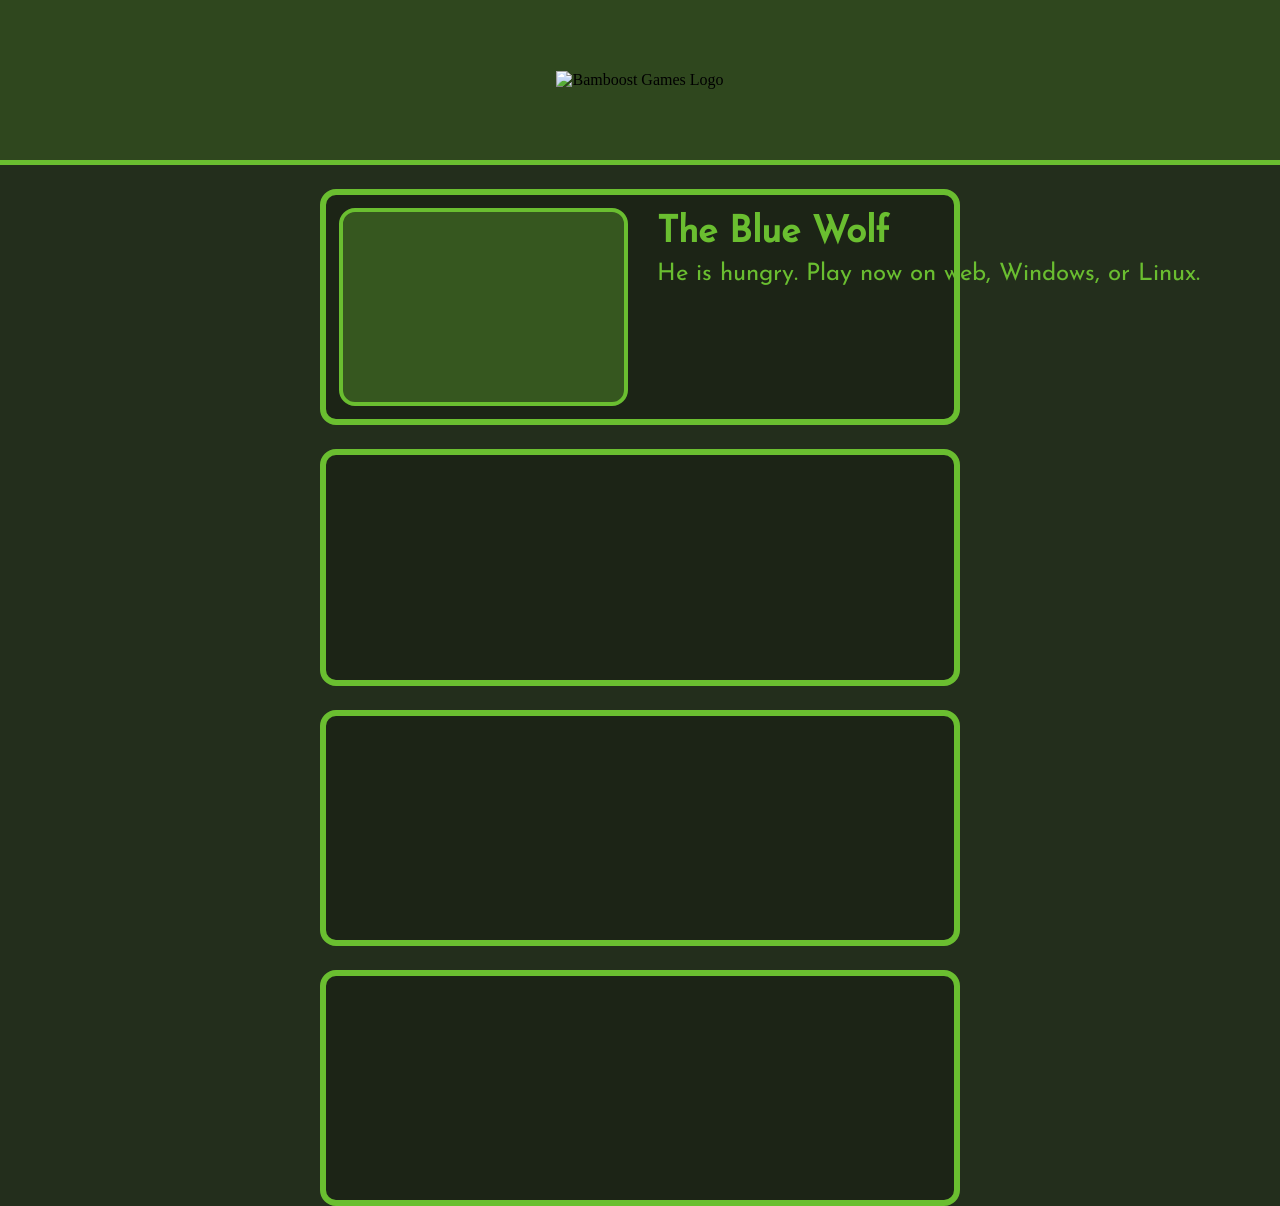
==== index.html @ 7eaa6154 "Initial commit" ====
<!DOCTYPE html>
<html lang="en">
<head>
    <meta charset="UTF-8">
    <meta name="viewport" content="width=device-width, initial-scale=1.0">
    <title>Bamboost Games</title>
    <link rel="stylesheet" href="index.css">
    <link rel="stylesheet" href="icomoon-style.css">
</head>
<body>
    <iframe id="nav-bar-frame" src="nav-bar/nav-bar.html" frameborder="0"></iframe>
    <div id="main-column-wrapper">
        <div id="main-column">
            <div class="game-card">
                <div class="game-thumbnail-frame"></div>
                <div class="game-description-frame">
                    <h2>The Blue Wolf</h2>
                    <p> He is hungry. Play now on web, Windows, or Linux.</p>
                </div>
            </div>
            <div class="game-card"></div>
            <div class="game-card"></div>
            <div class="game-card"></div>
        </div>
    </div>
</body>
</html>
---- index.css ----
@font-face {
    font-family: 'josefin-sans';
    src: url('fonts/JosefinSans-Regular.ttf');
}

@keyframes moveBg {
  from { background-position: 0 0; }
  to   { background-position: 120px 120px; }
}

body {
    background-color: #232e1c;
    background-image: url('https://i.ibb.co/d03d693h/bamboost-games-background-pattern-small-5-4-2026-webp.webp');
    background-repeat: repeat;
    background-attachment: fixed;
    animation: moveBg 8s linear 0s infinite;
    margin: 0;
    padding: 0;
}

div {
    margin: 0;
    padding: 0;
}

iframe {
    display: block;
    margin: 0;
    padding: 0;
}

h1 {
    font-family: 'josefin-sans', sans-serif;
    font-size: 3rem;
    color: #6abe30;
    padding: 0;
    margin: 0;
}

p, h1, h2, h3, h4, h5, h6 {
    display: block;
    color: #6abe30;
    font-family: 'josefin-sans';
    margin: 0;
    padding: 0;
    text-align: left;
}

p {
    font-size: 2rem;
}


#nav-bar-frame {
    width: 100%;
    height: calc(10rem + 5px);
    border: none;
}

#main-column-wrapper {
    width: 100%;
    display: flex;
    flex-direction: column;
    justify-content: stretch;
    align-items: center;
}

#main-column {
    display: flex;
    width: calc(100vw - 1rem);
    max-width: 40rem;
    flex-direction: column;
    justify-content: start;
    align-items: stretch;
}

.game-card {
    border: 0.4rem solid #6abe30;
    border-radius: 1rem;
    background-color: #1c2416;
    aspect-ratio: 2.8 / 1;
    margin: 1.5rem 0 0 0;

    display: flex;
    flex-direction: row;
    justify-content: stretch;
    align-items: stretch;
}

.game-thumbnail-frame {
    border: 0.3rem solid #6abe30;
    border-radius: 1rem;
    background-color: #6abe3055;
    flex-grow: 1;
    /* margin: 1.5rem; */
    margin: 1vw;
}

.game-description-frame {
    display: flex;
    flex-direction: column;
    justify-content: space-between;
    align-items: start;
    flex-grow: 1;
    margin: clamp(6px, 10vw, 1rem) 1rem 1rem 1rem;
}

.game-description-frame h2 {
    flex-shrink: 0;
    position: absolute;
    margin-top: 0.2rem;
    font-size: clamp(1.4rem, 5.6vw, 2.3rem);
}

.game-description-frame p {
    flex-shrink: 0;
    position: absolute;
    margin-top: calc(clamp(1.4rem, 5.6vw, 2.3rem) + 0.9rem);
    font-size: clamp(1.0rem, 3.6vw, 1.5rem);
}
---- icomoon-style.css ----
@font-face {
  font-family: 'icomoon';
  src:  url('fonts/icomoon.eot?hnlj12');
  src:  url('fonts/icomoon.eot?hnlj12#iefix') format('embedded-opentype'),
    url('fonts/icomoon.ttf?hnlj12') format('truetype'),
    url('fonts/icomoon.woff?hnlj12') format('woff'),
    url('fonts/icomoon.svg?hnlj12#icomoon') format('svg');
  font-weight: normal;
  font-style: normal;
  font-display: block;
}

[class^="icon-"], [class*=" icon-"] {
  /* use !important to prevent issues with browser extensions that change fonts */
  font-family: 'icomoon' !important;
  /* speak: never; */
  font-style: normal;
  font-weight: normal;
  font-variant: normal;
  text-transform: none;
  line-height: 1;

  /* Better Font Rendering =========== */
  -webkit-font-smoothing: antialiased;
  -moz-osx-font-smoothing: grayscale;
}

.icon-linux:before {
  content: "\eabd";
}
.icon-android:before {
  content: "\eac0";
}
.icon-windows8:before {
  content: "\eac2";
}
.icon-html-five:before {
  content: "\eae4";
}
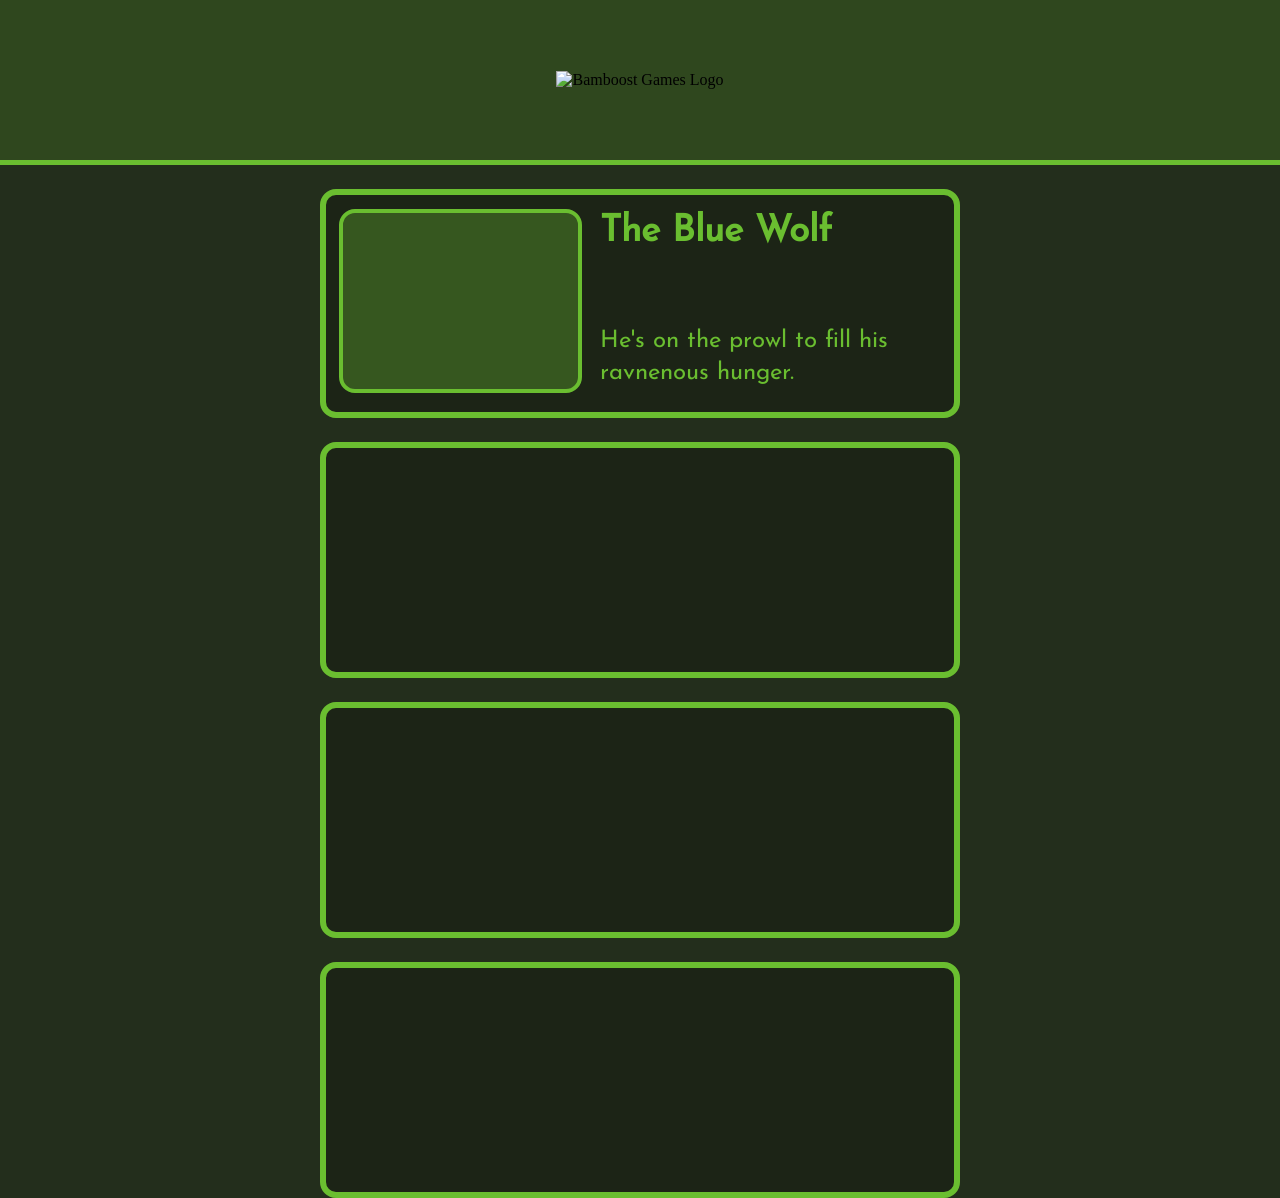
==== commit 24605181: "More broken revisions" ====
--- a/index.html
+++ b/index.html
@@ -11,13 +11,20 @@
     <iframe id="nav-bar-frame" src="nav-bar/nav-bar.html" frameborder="0"></iframe>
     <div id="main-column-wrapper">
         <div id="main-column">
-            <div class="game-card">
-                <div class="game-thumbnail-frame"></div>
-                <div class="game-description-frame">
-                    <h2>The Blue Wolf</h2>
-                    <p> He is hungry. Play now on web, Windows, or Linux.</p>
-                </div>
-            </div>
+            <table class="game-card">
+                <tr>
+                    <td>
+                        <div class="game-thumbnail-frame">
+                        </div>
+                    </td>
+                    <td>
+                        <div class="game-description-frame">
+                            <h2>The Blue Wolf</h2>
+                            <p>He's on the prowl to fill his ravnenous hunger.</p>
+                        </div>
+                    </td>
+                </tr>
+            </table>
             <div class="game-card"></div>
             <div class="game-card"></div>
             <div class="game-card"></div>
--- a/index.css
+++ b/index.css
@@ -48,8 +48,12 @@
 
 p {
     font-size: 2rem;
+    line-height: 2rem;
 }
 
+td {
+    padding: 0;
+}
 
 #nav-bar-frame {
     width: 100%;
@@ -92,12 +96,15 @@
     border-radius: 1rem;
     background-color: #6abe3055;
     flex-grow: 1;
-    /* margin: 1.5rem; */
-    margin: 1vw;
+    margin: 0 0 0 0.7rem;
+    height: 11rem;
+    aspect-ratio: 4 / 3;
+    /* margin: 1vw; */
 }
 
 .game-description-frame {
     display: flex;
+    height: 11rem;
     flex-direction: column;
     justify-content: space-between;
     align-items: start;
@@ -107,14 +114,14 @@
 
 .game-description-frame h2 {
     flex-shrink: 0;
-    position: absolute;
-    margin-top: 0.2rem;
+    /* position: absolute; */
+    /* margin-top: 0.2rem; */
     font-size: clamp(1.4rem, 5.6vw, 2.3rem);
 }
 
 .game-description-frame p {
     flex-shrink: 0;
-    position: absolute;
-    margin-top: calc(clamp(1.4rem, 5.6vw, 2.3rem) + 0.9rem);
+    /* position: absolute; */
+    /* margin-top: calc(clamp(1.4rem, 5.6vw, 2.3rem) + 0.9rem); */
     font-size: clamp(1.0rem, 3.6vw, 1.5rem);
 }
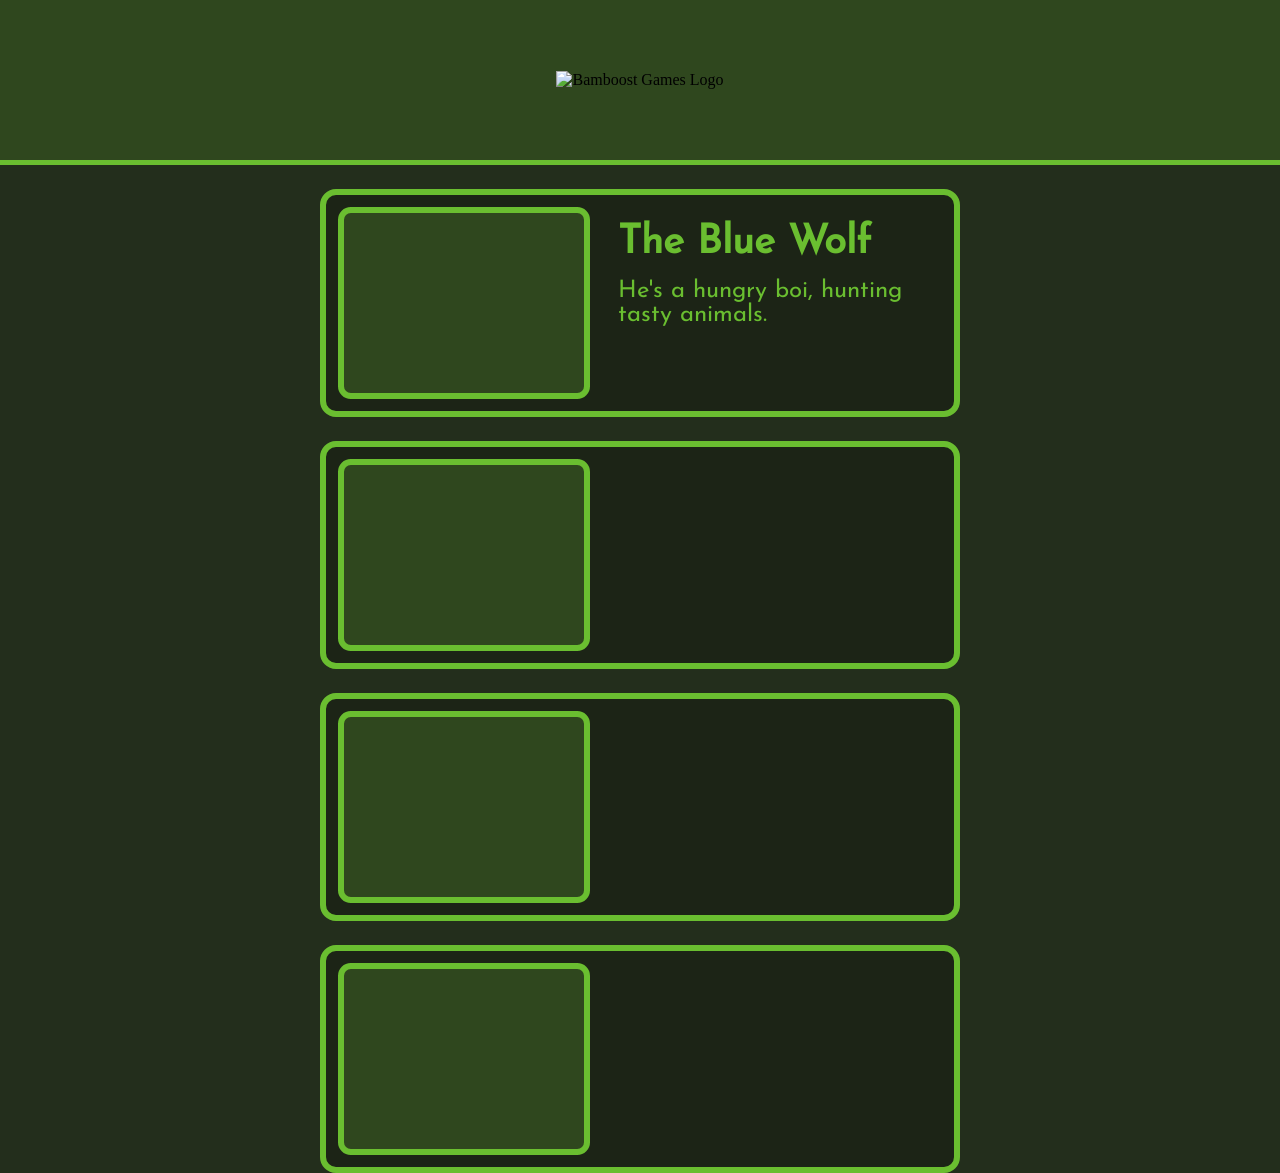
==== commit 1b7da220: "Fixed layout using media queries." ====
--- a/index.html
+++ b/index.html
@@ -11,23 +11,25 @@
     <iframe id="nav-bar-frame" src="nav-bar/nav-bar.html" frameborder="0"></iframe>
     <div id="main-column-wrapper">
         <div id="main-column">
-            <table class="game-card">
-                <tr>
-                    <td>
-                        <div class="game-thumbnail-frame">
-                        </div>
-                    </td>
-                    <td>
-                        <div class="game-description-frame">
-                            <h2>The Blue Wolf</h2>
-                            <p>He's on the prowl to fill his ravnenous hunger.</p>
-                        </div>
-                    </td>
-                </tr>
-            </table>
-            <div class="game-card"></div>
-            <div class="game-card"></div>
-            <div class="game-card"></div>
+            <div class="game-card">
+                <div class="game-image"></div>
+                <div class="game-info">
+                    <h2 class="game-title">The Blue Wolf</h2>
+                    <p class="game-description">He's a hungry boi, hunting tasty animals.</p>
+                </div>
+            </div>
+            <div class="game-card">
+                <div class="game-image"></div>
+                <div class="game-info"></div>
+            </div>
+            <div class="game-card">
+                <div class="game-image"></div>
+                <div class="game-info"></div>
+            </div>
+            <div class="game-card">
+                <div class="game-image"></div>
+                <div class="game-info"></div>
+            </div>
         </div>
     </div>
 </body>
--- a/index.css
+++ b/index.css
@@ -29,30 +29,18 @@
     padding: 0;
 }
 
-h1 {
-    font-family: 'josefin-sans', sans-serif;
-    font-size: 3rem;
-    color: #6abe30;
-    padding: 0;
-    margin: 0;
-}
+h1 {font-size: 3rem;}
+
+h2 {font-size: 2.5rem;}
+
+p {font-size: 1.5rem;}
 
 p, h1, h2, h3, h4, h5, h6 {
-    display: block;
     color: #6abe30;
-    font-family: 'josefin-sans';
+    font-family: 'josefin-sans', sans-serif;
     margin: 0;
     padding: 0;
     text-align: left;
-}
-
-p {
-    font-size: 2rem;
-    line-height: 2rem;
-}
-
-td {
-    padding: 0;
 }
 
 #nav-bar-frame {
@@ -65,7 +53,7 @@
     width: 100%;
     display: flex;
     flex-direction: column;
-    justify-content: stretch;
+    justify-content: start;
     align-items: center;
 }
 
@@ -73,55 +61,67 @@
     display: flex;
     width: calc(100vw - 1rem);
     max-width: 40rem;
+    min-width: 360px;
     flex-direction: column;
     justify-content: start;
     align-items: stretch;
 }
 
 .game-card {
-    border: 0.4rem solid #6abe30;
+    border: 6px solid #6abe30;
     border-radius: 1rem;
     background-color: #1c2416;
-    aspect-ratio: 2.8 / 1;
     margin: 1.5rem 0 0 0;
+    padding: 6px;
 
     display: flex;
     flex-direction: row;
-    justify-content: stretch;
-    align-items: stretch;
+    justify-content: center;
+    align-content: center;
+    flex-wrap: wrap;
 }
 
-.game-thumbnail-frame {
-    border: 0.3rem solid #6abe30;
-    border-radius: 1rem;
-    background-color: #6abe3055;
-    flex-grow: 1;
-    margin: 0 0 0 0.7rem;
-    height: 11rem;
-    aspect-ratio: 4 / 3;
-    /* margin: 1vw; */
+.game-image {
+    border: 6px solid #6abe30;
+    /* height: 180px; */
+    /* width: 240px; */
+    min-width: 240px;
+    aspect-ratio: 4/3;
+    background-color: #2f471e;
+    margin: 6px;
+    border-radius: 0.8rem;
+    flex-grow: 2;
 }
 
-.game-description-frame {
+.game-info {
+    /* background-color: #2f471e; */
+    min-width: 324px;
+    height: 192px;
+    margin: 6px;
+    border-radius: 0.8rem;
+    flex-grow: 3;
+    
     display: flex;
-    height: 11rem;
     flex-direction: column;
-    justify-content: space-between;
-    align-items: start;
-    flex-grow: 1;
-    margin: clamp(6px, 10vw, 1rem) 1rem 1rem 1rem;
+    justify-content: stretch;
 }
 
-.game-description-frame h2 {
-    flex-shrink: 0;
-    /* position: absolute; */
-    /* margin-top: 0.2rem; */
-    font-size: clamp(1.4rem, 5.6vw, 2.3rem);
+.game-title {
+    display: inline-block;
+    padding: 1rem;
+    /* text-align: left; */
 }
 
-.game-description-frame p {
-    flex-shrink: 0;
-    /* position: absolute; */
-    /* margin-top: calc(clamp(1.4rem, 5.6vw, 2.3rem) + 0.9rem); */
-    font-size: clamp(1.0rem, 3.6vw, 1.5rem);
+.game-description {
+    padding-left: 1rem;
+    padding-right: 1rem;
+    display: inline-flex;
+    overflow-wrap: break-word;
+    white-space: normal;
+}
+
+@media (min-width: 41rem) {
+    .game-info {
+        max-width: 340px;
+    }
 }
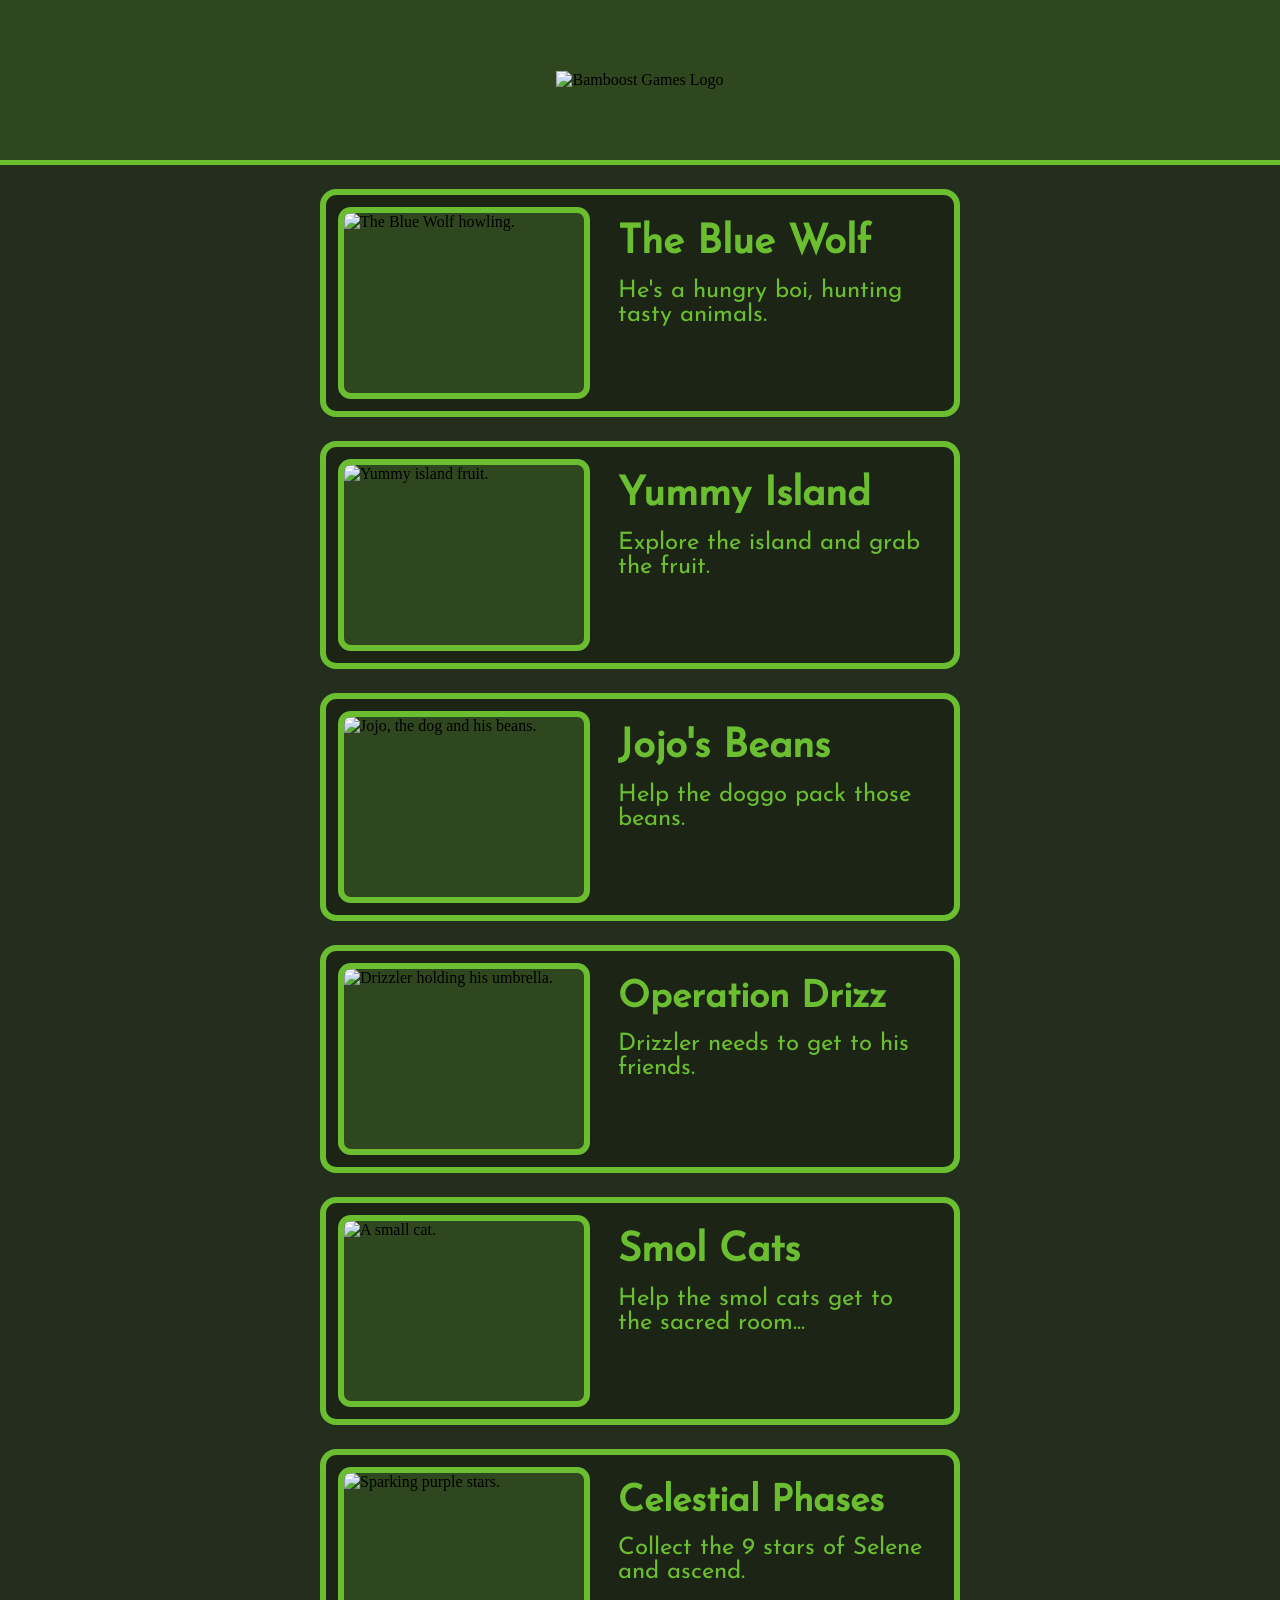
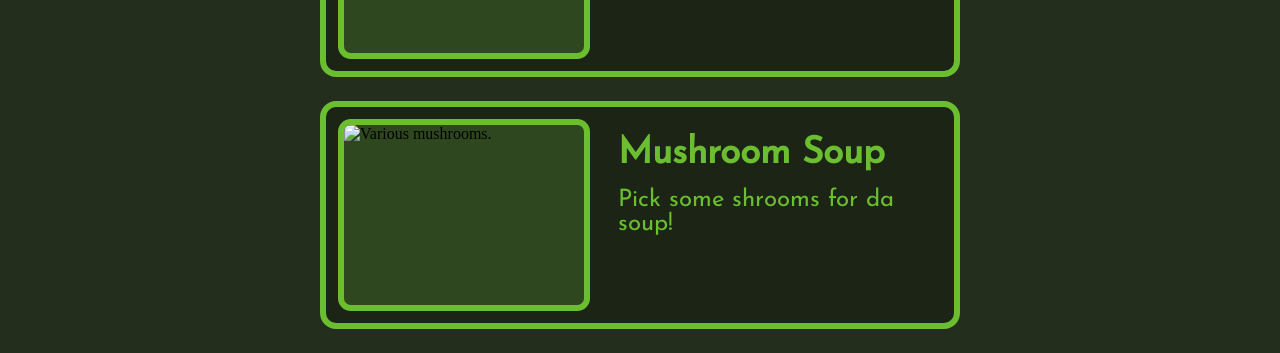
==== commit cb6d746b: "Added all game titles and thumbnails." ====
--- a/index.html
+++ b/index.html
@@ -12,24 +12,70 @@
     <div id="main-column-wrapper">
         <div id="main-column">
             <div class="game-card">
-                <div class="game-image"></div>
+                <div class="game-image">
+                    <img class="game-thumbnail" src="https://i.ibb.co/fYLNqYkm/the-blue-wolf-thumbnail.png" alt="The Blue Wolf howling.">
+                </div>
                 <div class="game-info">
                     <h2 class="game-title">The Blue Wolf</h2>
                     <p class="game-description">He's a hungry boi, hunting tasty animals.</p>
                 </div>
             </div>
             <div class="game-card">
-                <div class="game-image"></div>
-                <div class="game-info"></div>
+                <div class="game-image">
+                    <img class="game-thumbnail" src="https://i.ibb.co/wFwSdN12/yummy-island-thumbnail.png" alt="Yummy island fruit.">
+                </div>
+                <div class="game-info">
+                    <h2 class="game-title">Yummy Island</h2>
+                    <p class="game-description">Explore the island and grab the fruit.</p>
+                </div>
             </div>
             <div class="game-card">
-                <div class="game-image"></div>
-                <div class="game-info"></div>
+                <div class="game-image">
+                    <img class="game-thumbnail" src="https://i.ibb.co/z3S6yGg/jojos-beans-thumbnail.png" alt="Jojo, the dog and his beans.">
+                </div>
+                <div class="game-info">
+                    <h2 class="game-title">Jojo's Beans</h2>
+                    <p class="game-description">Help the doggo pack those beans.</p>
+                </div>
+            </div>
+
+            <div class="game-card">
+                <div class="game-image">
+                    <img class="game-thumbnail" src="https://i.ibb.co/840RYpwY/operation-drizz-thumbnail.png" alt="Drizzler holding his umbrella.">
+                </div>
+                <div class="game-info">
+                    <h2 class="game-title long-title">Operation Drizz</h2>
+                    <p class="game-description">Drizzler needs to get to his friends.</p>
+                </div>
             </div>
             <div class="game-card">
-                <div class="game-image"></div>
-                <div class="game-info"></div>
+                <div class="game-image">
+                    <img class="game-thumbnail" src="https://i.ibb.co/yFGYDm28/smol-cats-thumbnail.png" alt="A small cat.">
+                </div>
+                <div class="game-info">
+                    <h2 class="game-title">Smol Cats</h2>
+                    <p class="game-description">Help the smol cats get to the sacred room...</p>
+                </div>
             </div>
+            <div class="game-card">
+                <div class="game-image">
+                    <img class="game-thumbnail" src="https://i.ibb.co/4wbsthBn/celestial-phases-thumbnail.png" alt="Sparking purple stars.">
+                </div>
+                <div class="game-info">
+                    <h2 class="game-title long-title">Celestial Phases</h2>
+                    <p class="game-description">Collect the 9 stars of Selene and ascend.</p>
+                </div>
+            </div>
+            <div class="game-card">
+                <div class="game-image">
+                    <img class="game-thumbnail" src="https://i.ibb.co/C5D5zPV0/mushroom-soup-thumbnail.png" alt="Various mushrooms.">
+                </div>
+                <div class="game-info">
+                    <h2 class="game-title long-title">Mushroom Soup</h2>
+                    <p class="game-description">Pick some shrooms for da soup!</p>
+                </div>
+            </div>
+            <div class="column-spacer"></div>
         </div>
     </div>
 </body>
--- a/index.css
+++ b/index.css
@@ -83,14 +83,18 @@
 
 .game-image {
     border: 6px solid #6abe30;
-    /* height: 180px; */
-    /* width: 240px; */
     min-width: 240px;
     aspect-ratio: 4/3;
     background-color: #2f471e;
     margin: 6px;
     border-radius: 0.8rem;
+    overflow: hidden;
     flex-grow: 2;
+}
+
+.game-thumbnail {
+    width: 100%;
+    height: 100%;
 }
 
 .game-info {
@@ -109,7 +113,10 @@
 .game-title {
     display: inline-block;
     padding: 1rem;
-    /* text-align: left; */
+}
+
+.long-title {
+    font-size: 2.3rem;
 }
 
 .game-description {
@@ -120,7 +127,15 @@
     white-space: normal;
 }
 
+.column-spacer {
+    display: block;
+    min-height: 1.5rem;
+}
+
 @media (min-width: 41rem) {
+    .game-image {
+        max-width: 240px;
+    }
     .game-info {
         max-width: 340px;
     }
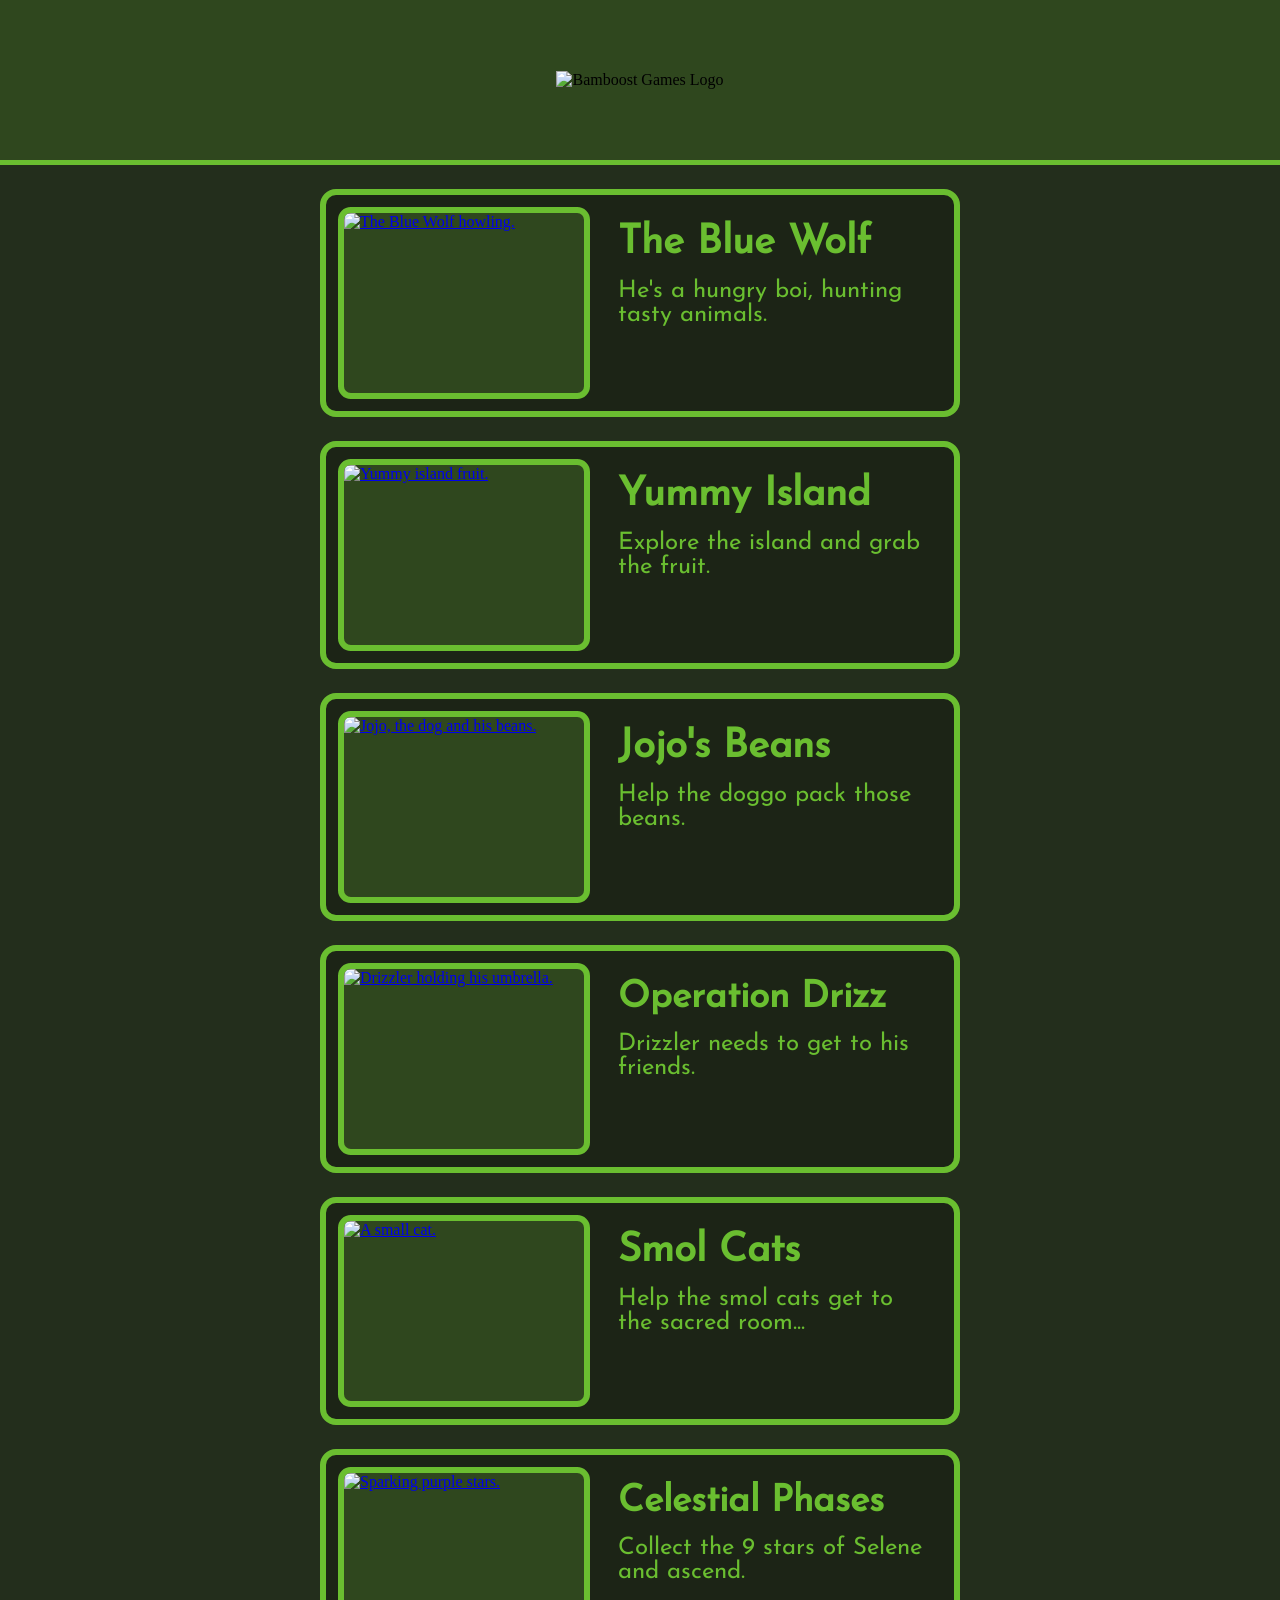
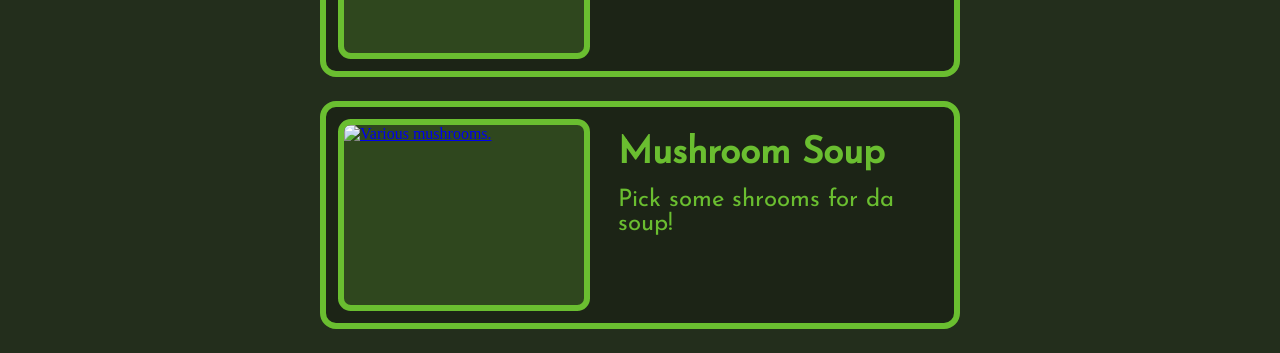
==== commit 8b9ed494: "Add links to games on itch Game cards on main page now link to itch game pages." ====
--- a/index.html
+++ b/index.html
@@ -11,70 +11,105 @@
     <iframe id="nav-bar-frame" src="nav-bar/nav-bar.html" frameborder="0"></iframe>
     <div id="main-column-wrapper">
         <div id="main-column">
+
             <div class="game-card">
-                <div class="game-image">
-                    <img class="game-thumbnail" src="https://i.ibb.co/fYLNqYkm/the-blue-wolf-thumbnail.png" alt="The Blue Wolf howling.">
-                </div>
+                <a href="https://bamboost-games.itch.io/blue-wolf">
+                    <div class="game-image">
+                        <img class="game-thumbnail" src="https://i.ibb.co/fYLNqYkm/the-blue-wolf-thumbnail.png" alt="The Blue Wolf howling.">
+                    </div>
+                </a>
                 <div class="game-info">
-                    <h2 class="game-title">The Blue Wolf</h2>
+                    <a href="https://bamboost-games.itch.io/blue-wolf">
+                        <h2 class="game-title">The Blue Wolf</h2>
+                    </a>
                     <p class="game-description">He's a hungry boi, hunting tasty animals.</p>
                 </div>
             </div>
+
             <div class="game-card">
-                <div class="game-image">
-                    <img class="game-thumbnail" src="https://i.ibb.co/wFwSdN12/yummy-island-thumbnail.png" alt="Yummy island fruit.">
-                </div>
+                <a href="https://bamboost-games.itch.io/yummy-island">
+                    <div class="game-image">
+                        <img class="game-thumbnail" src="https://i.ibb.co/wFwSdN12/yummy-island-thumbnail.png" alt="Yummy island fruit.">
+                    </div>
+                </a>
                 <div class="game-info">
-                    <h2 class="game-title">Yummy Island</h2>
+                    <a href="https://bamboost-games.itch.io/yummy-island">
+                        <h2 class="game-title">Yummy Island</h2>
+                    </a>
                     <p class="game-description">Explore the island and grab the fruit.</p>
                 </div>
             </div>
+
             <div class="game-card">
-                <div class="game-image">
-                    <img class="game-thumbnail" src="https://i.ibb.co/z3S6yGg/jojos-beans-thumbnail.png" alt="Jojo, the dog and his beans.">
-                </div>
+                <a href="https://bamboost-games.itch.io/jojos-beans">
+                    <div class="game-image">
+                        <img class="game-thumbnail" src="https://i.ibb.co/z3S6yGg/jojos-beans-thumbnail.png" alt="Jojo, the dog and his beans.">
+                    </div>
+                </a>
                 <div class="game-info">
-                    <h2 class="game-title">Jojo's Beans</h2>
+                    <a href="https://bamboost-games.itch.io/jojos-beans">
+                        <h2 class="game-title">Jojo's Beans</h2>
+                    </a>
                     <p class="game-description">Help the doggo pack those beans.</p>
                 </div>
             </div>
 
             <div class="game-card">
-                <div class="game-image">
-                    <img class="game-thumbnail" src="https://i.ibb.co/840RYpwY/operation-drizz-thumbnail.png" alt="Drizzler holding his umbrella.">
-                </div>
+                <a href="https://bamboost-games.itch.io/operation-drizz">
+                    <div class="game-image">
+                        <img class="game-thumbnail" src="https://i.ibb.co/840RYpwY/operation-drizz-thumbnail.png" alt="Drizzler holding his umbrella.">
+                    </div>
+                </a>
                 <div class="game-info">
-                    <h2 class="game-title long-title">Operation Drizz</h2>
+                    <a href="https://bamboost-games.itch.io/operation-drizz">
+                        <h2 class="game-title long-title">Operation Drizz</h2>
+                    </a>
                     <p class="game-description">Drizzler needs to get to his friends.</p>
                 </div>
             </div>
+            
             <div class="game-card">
-                <div class="game-image">
-                    <img class="game-thumbnail" src="https://i.ibb.co/yFGYDm28/smol-cats-thumbnail.png" alt="A small cat.">
-                </div>
+                <a href="https://bamboost-games.itch.io/smol-cats">
+                    <div class="game-image">
+                        <img class="game-thumbnail" src="https://i.ibb.co/yFGYDm28/smol-cats-thumbnail.png" alt="A small cat.">
+                    </div>
+                </a>
                 <div class="game-info">
-                    <h2 class="game-title">Smol Cats</h2>
+                    <a href="https://bamboost-games.itch.io/smol-cats">
+                        <h2 class="game-title">Smol Cats</h2>
+                    </a>
                     <p class="game-description">Help the smol cats get to the sacred room...</p>
                 </div>
             </div>
+
             <div class="game-card">
-                <div class="game-image">
-                    <img class="game-thumbnail" src="https://i.ibb.co/4wbsthBn/celestial-phases-thumbnail.png" alt="Sparking purple stars.">
-                </div>
+                <a href="https://bamboost-games.itch.io/celestial-phases">
+                    <div class="game-image">
+                        <img class="game-thumbnail" src="https://i.ibb.co/4wbsthBn/celestial-phases-thumbnail.png" alt="Sparking purple stars.">
+                    </div>
+                </a>
                 <div class="game-info">
-                    <h2 class="game-title long-title">Celestial Phases</h2>
+                    <a href="https://bamboost-games.itch.io/celestial-phases">
+                        <h2 class="game-title long-title">Celestial Phases</h2>
+                    </a>
                     <p class="game-description">Collect the 9 stars of Selene and ascend.</p>
                 </div>
             </div>
+
             <div class="game-card">
-                <div class="game-image">
-                    <img class="game-thumbnail" src="https://i.ibb.co/C5D5zPV0/mushroom-soup-thumbnail.png" alt="Various mushrooms.">
-                </div>
+                <a href="https://bamboost-games.itch.io/mushroom-soup">
+                    <div class="game-image">
+                        <img class="game-thumbnail" src="https://i.ibb.co/C5D5zPV0/mushroom-soup-thumbnail.png" alt="Various mushrooms.">
+                    </div>
+                </a>
                 <div class="game-info">
-                    <h2 class="game-title long-title">Mushroom Soup</h2>
+                    <a href="https://bamboost-games.itch.io/mushroom-soup">
+                        <h2 class="game-title long-title">Mushroom Soup</h2>
+                    </a>
                     <p class="game-description">Pick some shrooms for da soup!</p>
                 </div>
             </div>
+
             <div class="column-spacer"></div>
         </div>
     </div>
